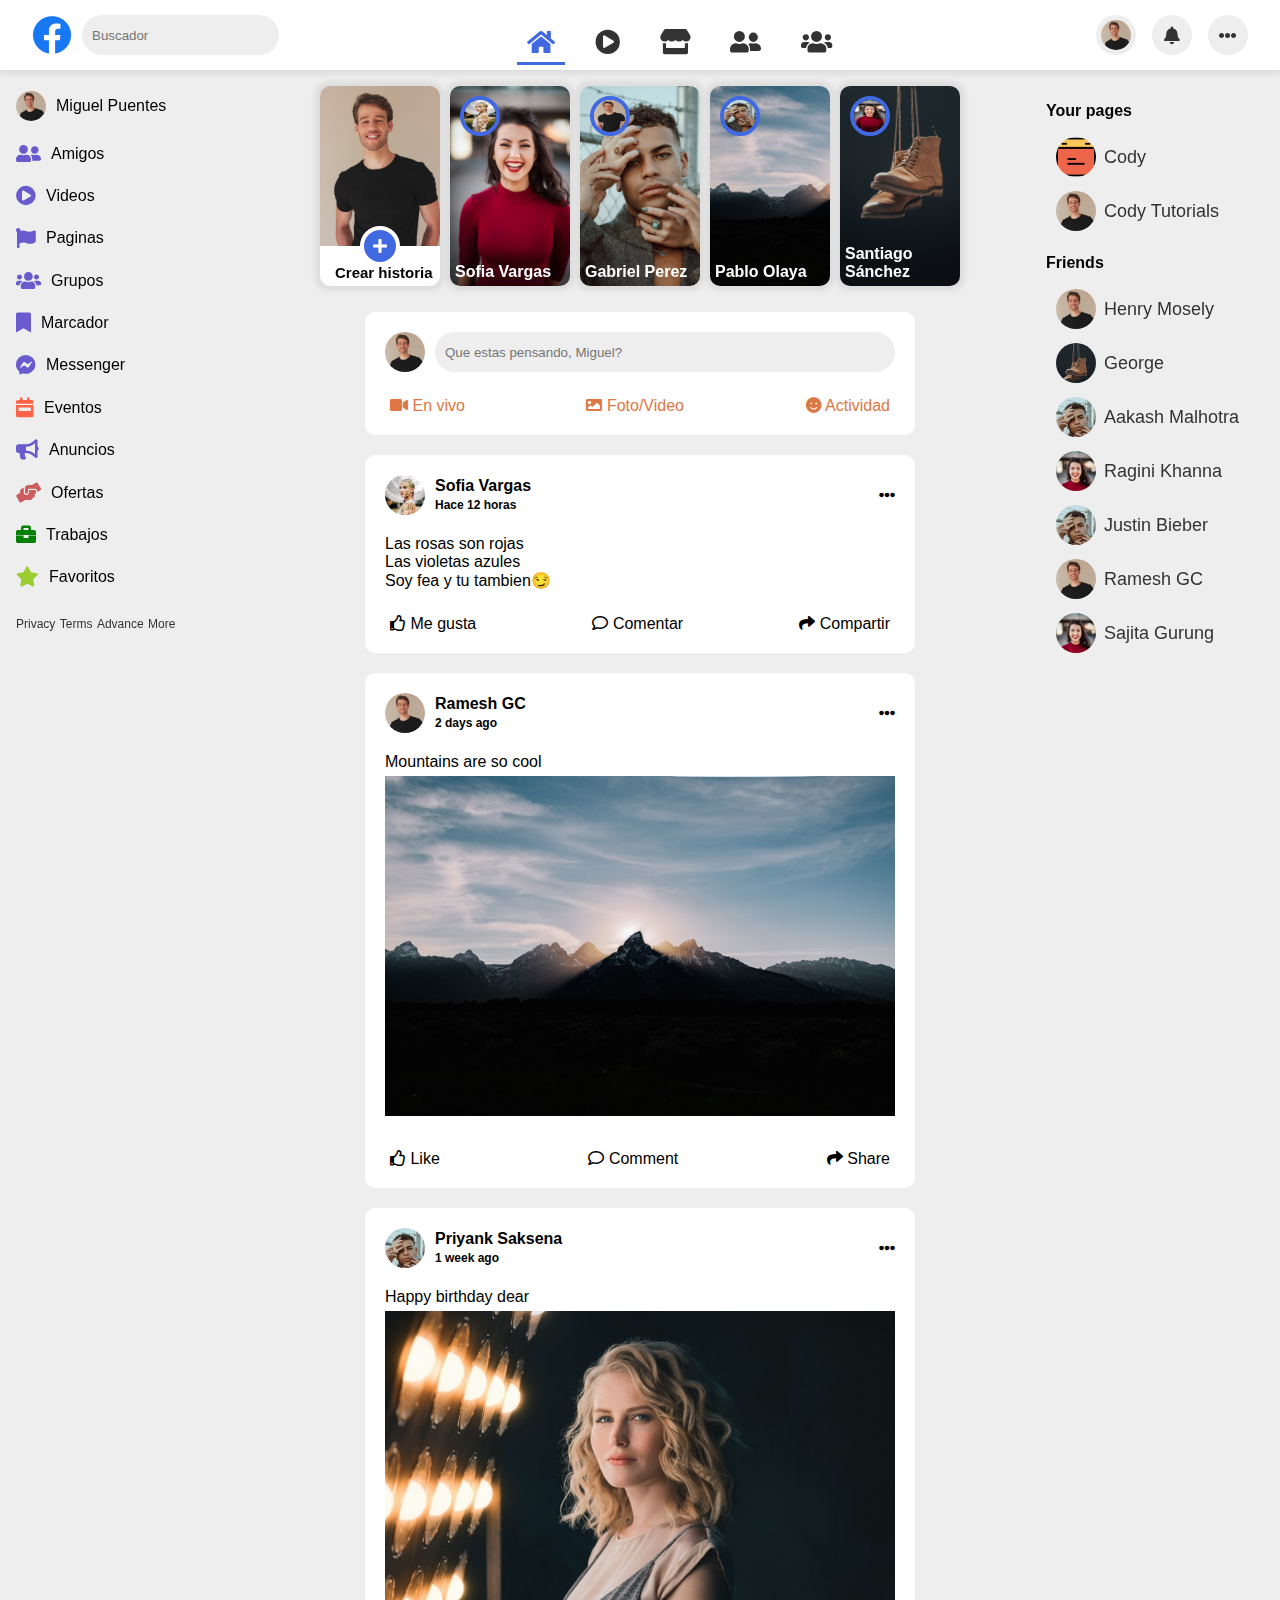
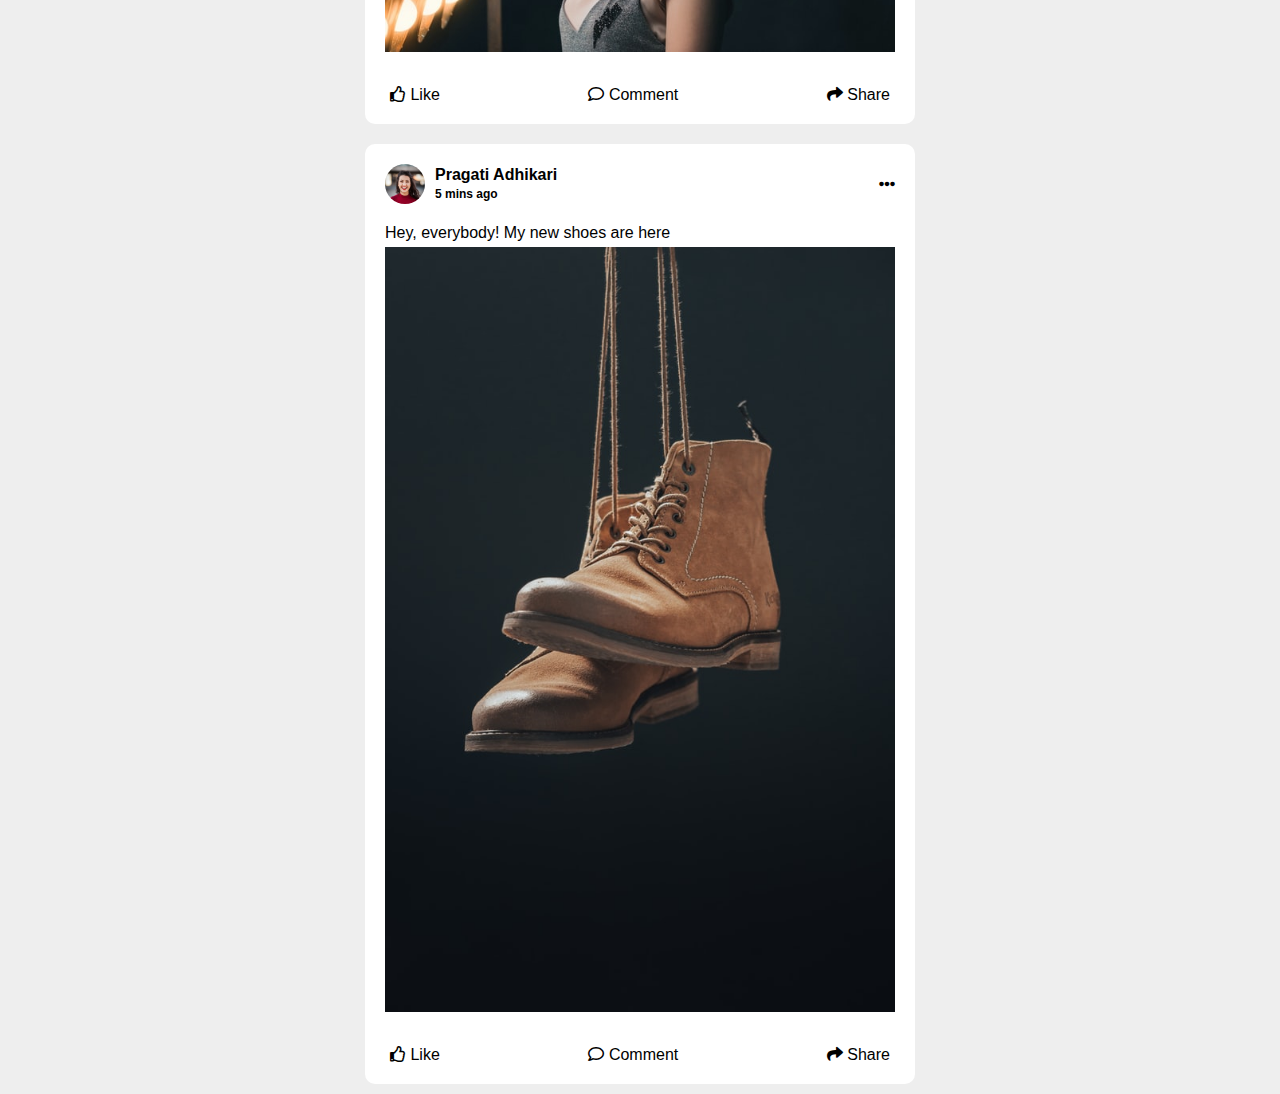
==== index.html @ 5ee20a71 "Store" ====
<!DOCTYPE html>
<html lang="en">

<head>
    <meta charset="UTF-8">
    <meta name="viewport" content="width=device-width, initial-scale=1.0">
    <link rel="shortcut icon" href="./images/logoFace.png" type="image/x-icon">
    <link rel="stylesheet" href="https://cdnjs.cloudflare.com/ajax/libs/font-awesome/5.15.4/css/all.min.css"
        integrity="sha512-1ycn6IcaQQ40/MKBW2W4Rhis/DbILU74C1vSrLJxCq57o941Ym01SwNsOMqvEBFlcgUa6xLiPY/NS5R+E6ztJQ=="
        crossorigin="anonymous" referrerpolicy="no-referrer" />
    <link rel="stylesheet" href="index.css">
    <title>Facebook</title>
</head>

<body>
    <nav>
        <div class="nav-left">
            <img src="./images/logoFace.png" alt="Logo">
            <input type="text" placeholder="Buscador">
        </div>

        <div class="nav-middle">
            <a href="#" class="active">
                <i class="fa fa-home"></i>
            </a>

            <a href="./videos.html">
                <i class="fa fa-play-circle"></i>
            </a>

            <a href="./store.html">
                <i class="fa fa-store"></i>
            </a>

            <a href="./amigos.html">
                <i class="fa fa-user-friends"></i>
            </a>

            <a href="./grupos.html">
                <i class="fa fa-users"></i>
            </a>
        </div>

        <div class="nav-right">
            <a href="./perfil.html">
            <span class="profile"></span>
        </a>

            <a href="#">
                <i class="fa fa-bell"></i>
            </a>

            <a href="#">
                <i class="fas fa-ellipsis-h"></i>
            </a>
        </div>
    </nav>


    <div class="container">
        <div class="left-panel">
            <ul>
                <li>
                    <span class="profile"></span>
                    <p>Miguel Puentes</p>
                </li>
                <li>
                    <i class="fa fa-user-friends"></i>
                    <p>Amigos</p>
                </li>
                <li>
                    <i class="fa fa-play-circle"></i>
                    <p>Videos</p>
                </li>
                <li>
                    <i class="fa fa-flag"></i>
                    <p>Paginas</p>
                </li>
                <li>
                    <i class="fa fa-users"></i>
                    <p>Grupos</p>
                </li>
                <li>
                    <i class="fa fa-bookmark"></i>
                    <p>Marcador</p>
                </li>
                <li>
                    <i class="fab fa-facebook-messenger"></i>
                    <p>Messenger</p>
                </li>
                <li>
                    <i class="fas fa-calendar-week"></i>
                    <p>Eventos</p>
                </li>
                <li>
                    <i class="fa fa-bullhorn"></i>
                    <p>Anuncios</p>
                </li>
                <li>
                    <i class="fas fa-hands-helping"></i>
                    <p>Ofertas</p>
                </li>
                <li>
                    <i class="fas fa-briefcase"></i>
                    <p>Trabajos</p>
                </li>
                <li>
                    <i class="fa fa-star"></i>
                    <p>Favoritos</p>
                </li>
            </ul>

            <div class="footer-links">
                <a href="#">Privacy</a>
                <a href="#">Terms</a>
                <a href="#">Advance</a>
                <a href="#">More</a>
            </div>
        </div>


        <div class="middle-panel">

            <div class="story-section">

                <div class="story create">
                    <div class="dp-image">
                        <img src="./images/dp.jpg" alt="Profile pic">
                    </div>
                    <span class="dp-container">
                        <i class="fa fa-plus"></i>
                    </span>
                    <span class="name">Crear historia</span>
                </div>


                <div class="story">
                    <img src="./images/model.jpg" alt="Anuska's story">
                    <div class="dp-container">
                        <img src="./images/girl.jpg" alt="">
                    </div>
                    <p class="name">Sofia Vargas</p>
                </div>

                <div class="story">
                    <img src="./images/boy.jpg" alt="Story image">
                    <span class="dp-container">
                        <img src="./images/dp.jpg" alt="Profile pic">
                    </span>
                    <span class="name">Gabriel Perez</span>
                </div>

                <div class="story">
                    <img src="./images/mountains.jpg" alt="Story image">
                    <span class="dp-container">
                        <img src="./images/boy.jpg" alt="Profile pic">
                    </span>
                    <span class="name">Pablo Olaya</span>
                </div>

                <div class="story">
                    <img src="./images/shoes.jpg" alt="Story image">
                    <span class="dp-container">
                        <img src="./images/model.jpg" alt="Profile pic">
                    </span>
                    <span class="name">Santiago Sánchez</span>
                </div>
            </div>

            <div class="post create">
                <div class="post-top">
                    <div class="dp">
                        <img src="./images/dp.jpg" alt="">
                    </div>
                    <input type="text" placeholder="Que estas pensando, Miguel?" />
                </div>
                
                <div class="post-bottom">
                    <div class="action">
                        <i class="fa fa-video"></i>
                        <span>En vivo</span>
                    </div>
                    <div class="action">
                        <i class="fa fa-image"></i>
                        <span>Foto/Video</span>
                    </div>
                    <div class="action">
                        <i class="fa fa-smile"></i>
                        <span>Actividad</span>
                    </div>
                </div>
            </div>

            <div class="post">
                <div class="post-top">
                    <div class="dp">
                        <img src="./images/girl.jpg" alt="">
                    </div>
                    <div class="post-info">
                        <p class="name">Sofia Vargas</p>
                        <span class="time">Hace 12 horas</span>
                    </div>
                    <i class="fas fa-ellipsis-h"></i>
                </div>

                <div class="post-content">
                    Las rosas son rojas <br>
                    Las violetas azules<br>
                    Soy fea y tu tambien😏
                </div>
                
                <div class="post-bottom">
                    <div class="action">
                        <i class="far fa-thumbs-up"></i>
                        <span>Me gusta</span>
                    </div>
                    <div class="action">
                        <i class="far fa-comment"></i>
                        <span>Comentar</span>
                    </div>
                    <div class="action">
                        <i class="fa fa-share"></i>
                        <span>Compartir</span>
                    </div>
                </div>
            </div>

            <div class="post">
                <div class="post-top">
                    <div class="dp">
                        <img src="./images/dp.jpg" alt="">
                    </div>
                    <div class="post-info">
                        <p class="name">Ramesh GC</p>
                        <span class="time">2 days ago</span>
                    </div>
                    <i class="fas fa-ellipsis-h"></i>
                </div>

                <div class="post-content">
                    Mountains are so cool
                    <img src="images/mountains.jpg" />
                </div>
                
                <div class="post-bottom">
                    <div class="action">
                        <i class="far fa-thumbs-up"></i>
                        <span>Like</span>
                    </div>
                    <div class="action">
                        <i class="far fa-comment"></i>
                        <span>Comment</span>
                    </div>
                    <div class="action">
                        <i class="fa fa-share"></i>
                        <span>Share</span>
                    </div>
                </div>
            </div>

            <div class="post">
                <div class="post-top">
                    <div class="dp">
                        <img src="./images/boy.jpg" alt="">
                    </div>
                    <div class="post-info">
                        <p class="name">Priyank Saksena</p>
                        <span class="time">1 week ago</span>
                    </div>
                    <i class="fas fa-ellipsis-h"></i>
                </div>
                <div class="post-content">
                    Happy birthday dear
                    <img src="./images/girl_with_light.jpg" alt="Mountains">
                </div>
                <div class="post-bottom">
                    <div class="action">
                        <i class="far fa-thumbs-up"></i>
                        <span>Like</span>
                    </div>
                    <div class="action">
                        <i class="far fa-comment"></i>
                        <span>Comment</span>
                    </div>
                    <div class="action">
                        <i class="fa fa-share"></i>
                        <span>Share</span>
                    </div>
                </div>
            </div>

            <div class="post">
                <div class="post-top">
                    <div class="dp">
                        <img src="./images/model.jpg" alt="">
                    </div>
                    <div class="post-info">
                        <p class="name">Pragati Adhikari</p>
                        <span class="time">5 mins ago</span>
                    </div>
                    <i class="fas fa-ellipsis-h"></i>
                </div>
                <div class="post-content">
                    Hey, everybody! My new shoes are here
                    <img src="./images/shoes.jpg" alt="Shoes">
                </div>
                <div class="post-bottom">
                    <div class="action">
                        <i class="far fa-thumbs-up"></i>
                        <span>Like</span>
                    </div>
                    <div class="action">
                        <i class="far fa-comment"></i>
                        <span>Comment</span>
                    </div>
                    <div class="action">
                        <i class="fa fa-share"></i>
                        <span>Share</span>
                    </div>
                </div>
            </div>
            
        </div>
        <div class="right-panel">
            <div class="pages-section">
                <h4>Your pages</h4>
                <a class='page' href="#">
                    <div class="dp">
                        <img src="./images/logo.png" alt="">
                    </div>
                    <p class="name">Cody</p>
                </a>

                <a class='page' href="#">
                    <div class="dp">
                        <img src="./images/dp.jpg" alt="">
                    </div>
                    <p class="name">Cody Tutorials</p>
                </a>
            </div>

            <div class="friends-section">
                <h4>Friends</h4>
                <a class='friend' href="#">
                    <div class="dp">
                        <img src="./images/dp.jpg" alt="">
                    </div>
                    <p class="name">Henry Mosely</p>
                </a>

                <a class='friend' href="#">
                    <div class="dp">
                        <img src="./images/shoes.jpg" alt="">
                    </div>
                    <p class="name">George</p>
                </a>

                <a class="friend" href="#">
                    <div class="dp">
                        <img src="./images/boy.jpg" alt="">
                    </div>
                    <p class="name">Aakash Malhotra</p>
                </a>

                <a class="friend" href="#">
                    <div class="dp">
                        <img src="./images/model.jpg" alt="">
                    </div>
                    <p class="name">Ragini Khanna</p>
                </a>

                <a class="friend" href="#">
                    <div class="dp">
                        <img src="./images/boy.jpg" alt="">
                    </div>
                    <p class="name">Justin Bieber</p>
                </a>

                <a class="friend" href="#">
                    <div class="dp">
                        <img src="./images/dp.jpg" alt="">
                    </div>
                    <p class="name">Ramesh GC</p>
                </a>

                <a class="friend" href="#">
                    <div class="dp">
                        <img src="./images/model.jpg" alt="">
                    </div>
                    <p class="name">Sajita Gurung</p>
                </a>
                
            </div>
        </div>
    </div>
</body>

</html>
---- index.css ----
*{
    margin:0;
    padding:0;
    box-sizing: border-box;
    font-family: sans-serif;
}

nav{
    height:70px;
    width:100%;
    padding: 0 2rem;
    display:flex;
    justify-content: space-between;
    background-color: #fff;
    position:sticky;
    top:0;
    z-index:99;
    box-shadow: 0 4px 6px rgb(219, 219, 219);
}

nav .nav-left, nav .nav-right{
    display:flex;
    align-items: center;
}

nav .nav-left > img{
    width:40px;
}

nav .nav-left > input{
    height:40px;
    padding:5px 10px;
    border:none;
    border-radius: 25px;
    outline:none;
    background-color: #eee;
    margin-left: 10px;
}

nav .nav-middle{
    display:flex;
    align-items:flex-end;
    padding-bottom: 5px;
}

nav .nav-middle a{
    text-decoration: none;
    color:#333;
    padding:10px;
    margin:0px 10px;
}

nav .nav-middle a.active{
    color:royalblue;
    position:relative;
}

nav .nav-middle a.active::after{
    content:'';
    width:100%;
    height:3px;
    position:absolute;
    bottom:0;
    left:0;
    background:royalblue;
}

nav .nav-middle a > i{
    font-size: 25px;
}

nav .nav-right .profile, .container .left-panel .profile{
    background: url('./images/dp.jpg');
    height:30px;
    width:30px;
    background-size: cover;
    border-radius: 50%;
    cursor: pointer;
}

nav .nav-right a{
    text-decoration: none;
    color:#333;
    height:40px;
    width:40px;
    border-radius: 50%;
    background:#eee;
    display:grid;
    place-items: center;
    margin-left:1rem;
}

nav .nav-right a > i{
    font-size:18px;
}


.container{
    background:#eee;
    display:flex;
}

.container .left-panel, .container .right-panel{
    position: sticky;
    top:70px;
    width:250px;
    height:calc(100vh - 70px);
}

.container .left-panel ul{
    padding:10px 0px;
}

.container .left-panel ul li{
    list-style: none;
    display: flex;
    padding:.7rem 1rem;
    align-items: center;
    transition: .3s;
    border-radius: 5px;
    cursor: pointer;
}

.container .left-panel ul li:hover{
    background:#ddd;
}

.container .left-panel ul li > p{
    margin-left: 10px;
}

.container .left-panel ul li > i{
    font-size:20px;
    color:slateblue;
}

.container .left-panel ul li > i.fa-calendar-week{
    color:tomato;
}

.container .left-panel ul li i.fa-briefcase{
    color:green;
}

.container .left-panel ul li i.fa-star{
    color:yellowgreen;
}

.container .left-panel ul li i.fa-hands-helping{
    color:indianred;
}

.container .left-panel .footer-links{
    padding:5px 1rem;
}

.container .left-panel .footer-links a{
    text-decoration: none;
    color:#333;
    font-size:12px;
}

.middle-panel{
    flex:1;
    display:flex;
    flex-direction: column;
    align-items:center;
}

.middle-panel .story-section{
    display:flex;
    padding:1rem;
}

.middle-panel .story-section .story{
    width:120px;
    height:200px;
    border-radius: 10px;
    position: relative;
    overflow:hidden;
    cursor: pointer;
    margin:0px 5px;
    box-shadow: 0 0 5px 5px #ddd;
    background:#fff;
}

.middle-panel .story-section .story > img{
    height:100%;
    transition:.3s ease-in;
}

.middle-panel .story-section .story:hover > img{
    transform:scale(1.05);
}

.middle-panel .story-section .story .dp-container{
    width:40px;
    height:40px;
    border-radius: 50%;
    overflow:hidden;
    position:absolute;
    top:10px;
    left:10px;
    border:royalblue 4px solid; 
}

.middle-panel .story-section .story .dp-container > img{
    width:100%;
    height:100%;
}

.middle-panel .story-section .story .name{
    position:absolute;
    bottom:0px;
    left:0px;
    padding:5px;
    color:#fff;
    font-weight:bold;
}

.middle-panel .story-section .story.create .dp-image{
    height:80%;
    overflow:hidden;
}

.middle-panel .story-section .story.create .dp-image img{
    width:100%;
}

.middle-panel .story-section .story.create .dp-container{
    top:70%;
    left:50%;
    transform: translateX(-50%);
    display:grid;
    place-items: center;
    background:royalblue;
    border:4px solid #fff;
}

.middle-panel .story-section .story.create .dp-container i{
    color: #fff;
}

.middle-panel .story-section .story.create .name{
    color: #000;
    font-size:15px;
    left:10px;
}

.post{
    width:550px;
    background:#fff;
    border-radius:10px;
    padding:10px;
    margin:10px;
}

.post .post-top{
    display:flex;
    align-items: center;
    padding:10px;
}

.post .post-top .dp{
    width:40px;
    height:40px;
    border-radius: 50%;
    overflow:hidden;
}

.post .post-top .dp > img{
    width:100%;
    cursor:pointer;
}

.post .post-top .post-info{
    margin-left:10px;    
    font-weight: bold;
}

.post .post-top .post-info .name{
    cursor:pointer;
    font-size:16px;
}

.post .post-top .post-info .time{
    font-size:12px;
    cursor:pointer;
}

.post .post-top i{
    margin-left:auto;
    cursor: pointer;
}

.post .post-top > input{
    height:40px;
    padding:5px 10px;
    border-radius:25px;
    outline:none;
    border:none;
    flex:1;
    background:#eee;
    margin-left:10px;
}

.post .post-content{
    font-size:16px;
    font-weight:normal;
    padding:10px;
}

.post .post-content > img{
    width:100%;
    margin:5px 0px;
}

.post .post-bottom{
    box-shadow: 1px solid #ddd;
    display:flex;
    justify-content: space-between;
    padding:5px 5px 0px 5px;
}

.post .post-bottom .action{
    padding:10px;
    border-radius:10px;
    transition: .3s ease-in;
    cursor: pointer;
}

.post .post-bottom .action:hover{
    background:#eee;
}

.post.create .post-bottom > .action{
    color:#d74;
}

.container .right-panel{
    padding:1rem;
}

.right-panel .pages-section,
.right-panel .friends-section{
    margin:1rem 0px;
}

.right-panel .pages-section h4,
.right-panel .friends-section h4{
    margin-bottom:10px;
}

.right-panel .pages-section .page,
.right-panel .friends-section .friend{
    display: flex;
    align-items:center;
    text-decoration: none;
    transition: .3s ease-in-out;
    border-radius: 5px;
    padding:7px 10px;
    color:#333;
}

.right-panel .pages-section .page:hover,
.right-panel .friends-section .friend:hover{
    background:#ddd;
}

.right-panel .pages-section .page > .dp,
.right-panel .friends-section .friend > .dp{
    height:40px;
    width:40px;
    border-radius: 50%;
    overflow:hidden;
    cursor: pointer;
}

.right-panel .pages-section .page > .dp > img, 
.right-panel .friends-section .friend > .dp > img{
    width:100%;
}

.right-panel .pages-section .name, .right-panel .friends-section .name{
    font-size:18px;
    cursor:pointer;
    margin-left:8px;
}
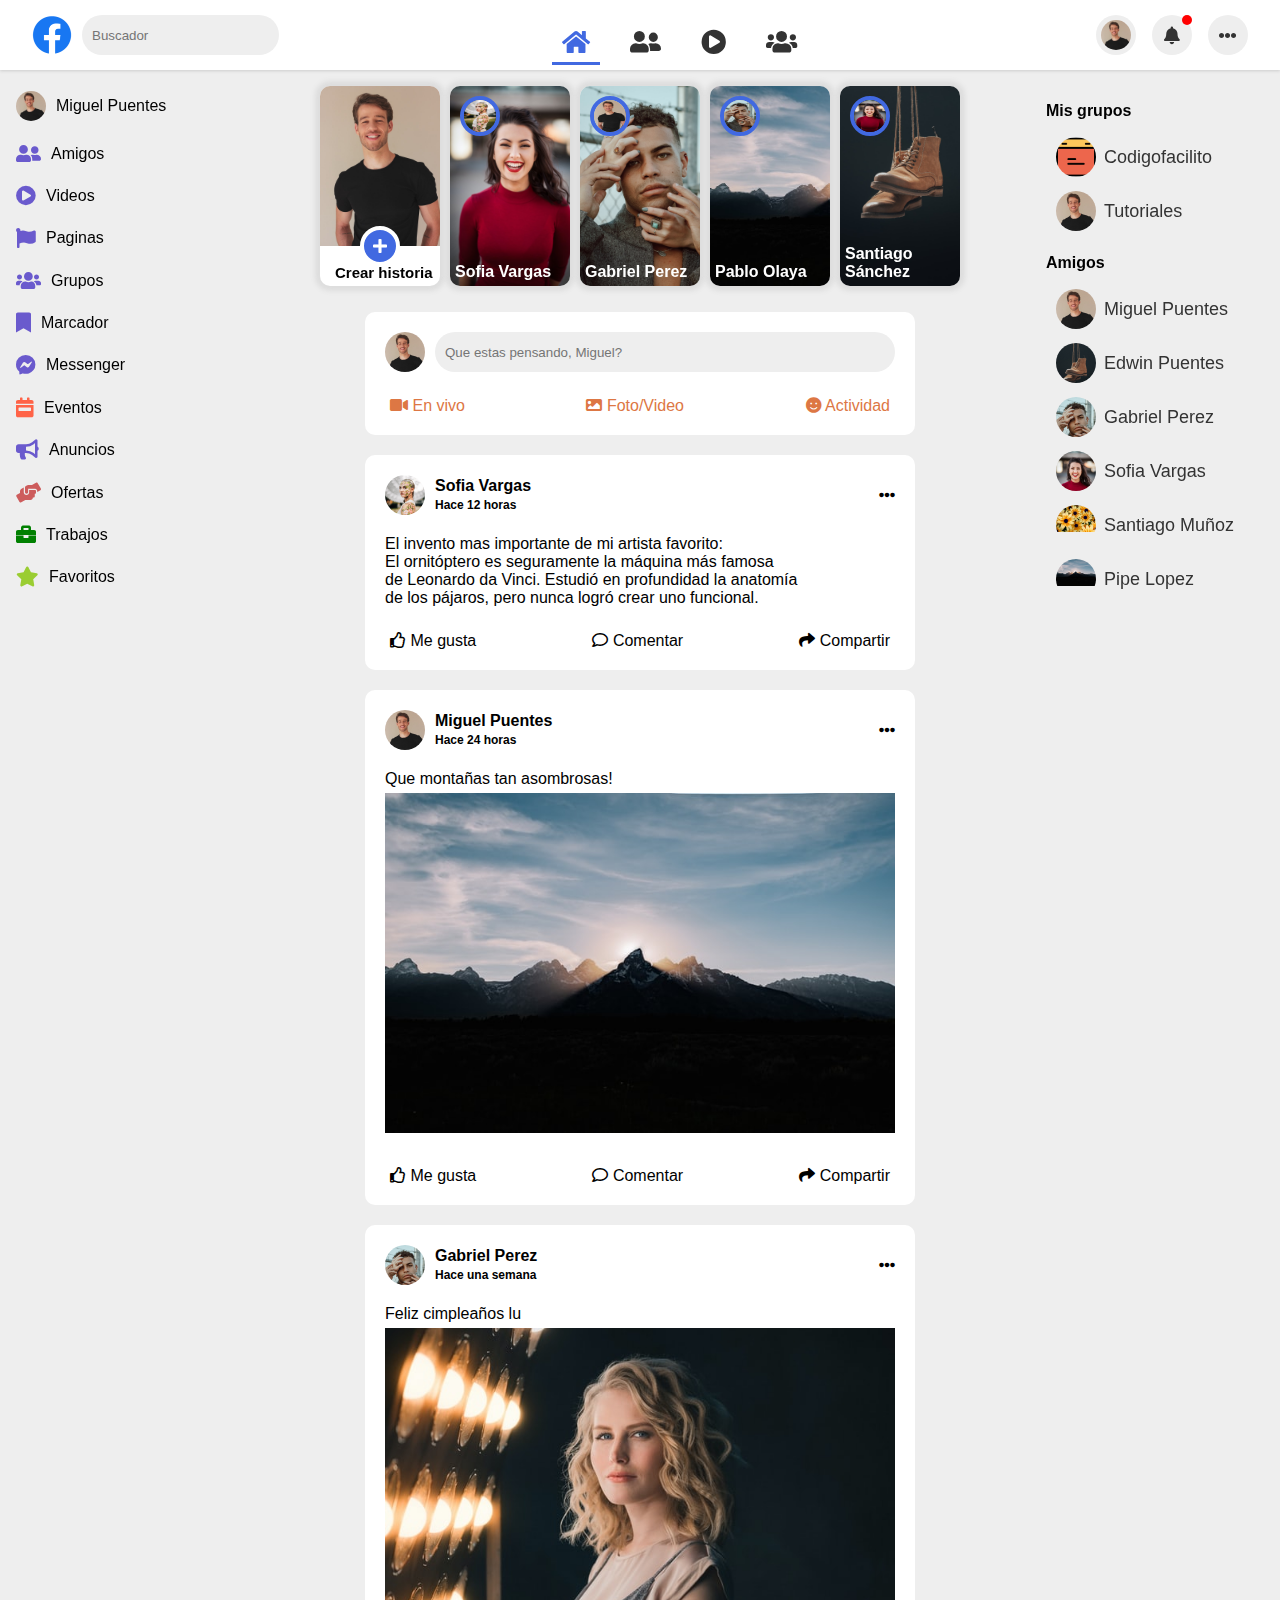
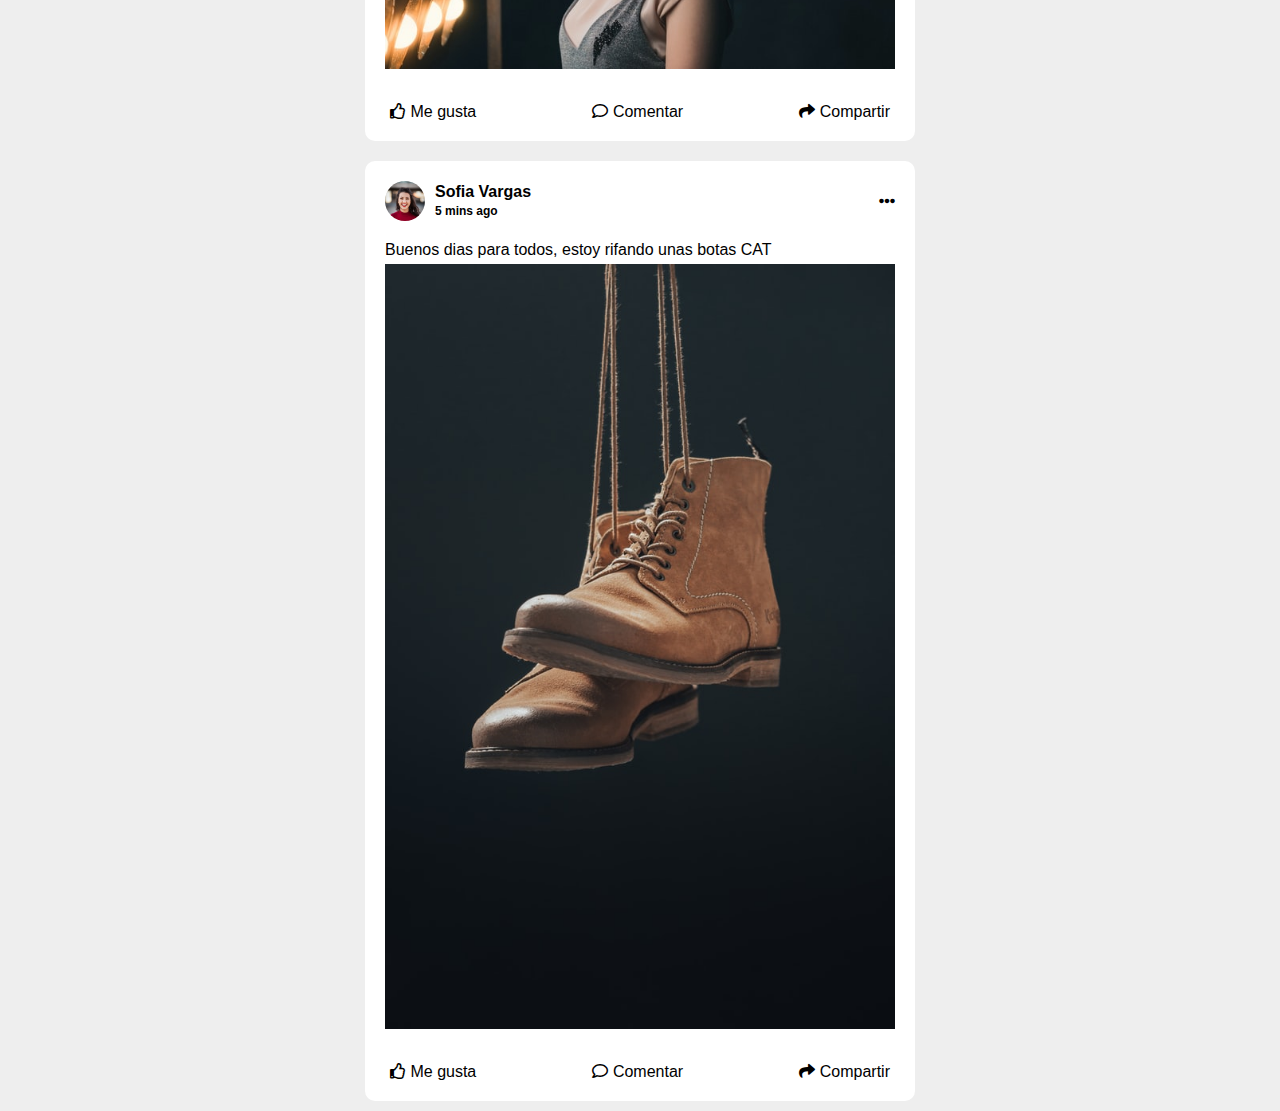
==== commit d3bb0848: "todo" ====
--- a/index.html
+++ b/index.html
@@ -3,12 +3,14 @@
 
 <head>
     <meta charset="UTF-8">
+    <meta http-equiv="X-UA-Compatible" content="IE=edge">
     <meta name="viewport" content="width=device-width, initial-scale=1.0">
     <link rel="shortcut icon" href="./images/logoFace.png" type="image/x-icon">
     <link rel="stylesheet" href="https://cdnjs.cloudflare.com/ajax/libs/font-awesome/5.15.4/css/all.min.css"
         integrity="sha512-1ycn6IcaQQ40/MKBW2W4Rhis/DbILU74C1vSrLJxCq57o941Ym01SwNsOMqvEBFlcgUa6xLiPY/NS5R+E6ztJQ=="
         crossorigin="anonymous" referrerpolicy="no-referrer" />
     <link rel="stylesheet" href="index.css">
+    <script src="index.js"></script>
     <title>Facebook</title>
 </head>
 
@@ -24,35 +26,213 @@
                 <i class="fa fa-home"></i>
             </a>
 
-            <a href="./videos.html">
+            <a href="amigos.html">
+                <i class="fa fa-user-friends"></i>
+            </a>
+
+            <a href="videos.html">
                 <i class="fa fa-play-circle"></i>
             </a>
 
-            <a href="./store.html">
-                <i class="fa fa-store"></i>
-            </a>
-
-            <a href="./amigos.html">
-                <i class="fa fa-user-friends"></i>
-            </a>
-
-            <a href="./grupos.html">
+            <a href="grupos.html">
                 <i class="fa fa-users"></i>
             </a>
         </div>
 
         <div class="nav-right">
-            <a href="./perfil.html">
+            <a href="perfil.html">
             <span class="profile"></span>
         </a>
-
-            <a href="#">
-                <i class="fa fa-bell"></i>
+        <div class="notification">
+            <a href="#" id="notification-icon" onclick="toggleNotifications()">
+                <i class="fas fa-bell">
+                    <span class="notification-dot"></span>
+                </i>
             </a>
 
-            <a href="#">
+            <div class="notification-menu" id="notification-menu">
+                <h2>Notificaciones</h2>
+                <span class="trespnts">...</span>
+                <div class="notification-buttons">
+                    <button class="btn"><b>Todas</b></button>
+                    <button class="btn"><b>No leídas</b></button>
+                </div><br>
+                <h3>Anteriores</h3>
+                <span class="vertodo">Ver todo</span>
+                <ul>
+                    <!-- Aquí puedes agregar tus notificaciones -->
+                    <li><div class="notification">
+                        <img src="./images/perfil6.jpeg" alt="Notificación 1">
+                        <p><b>Santiago</b> agregó una publicación.</p>
+                    </div></li>
+                    <li><div class="notification">
+                        <img src="./images/perfil4.jpg" alt="Notificación 2">
+                        <p><b>Andrea Rivas</b> comentó en tu publicación.</p>
+                    </div></li>
+                    <li><div class="notification">
+                        <img src="./images/perfil5.png" alt="Notificación 3">
+                        <p><b>Pablo Escobar</b> te mencionó en una publicación.</p>
+                    </div></li>
+                    <li><div class="notification">
+                        <img src="./images/perfil9.jpg" alt="Notificación 4">
+                        <p><b>Mariana Cavas</b> reaccionó a tu comentario.</p>
+                    </div></li>
+                    <li><div class="notification">
+                        <img src="./images/perfil10.jpg" alt="Notificación 5">
+                        <p><b>Maria Paz</b> publicó un video nuevo.</p>
+                    </div></li>
+                    <li><div class="notification">
+                        <img src="./images/perfil11.jpg" alt="Notificación 6">
+                        <p><b>Juanita Vivas</b> compartió la publicación de <b>Cartagena</b>.</p>
+                    </div></li>
+                </ul>
+            </div>
+        </div>
+            
+
+            <a href="#" id="ellipsis-icon" onclick="toggleDropdown()">
                 <i class="fas fa-ellipsis-h"></i>
             </a>
+            <div class="dropdown-menu" id="dropdown-menu">
+                <h2>Menú</h2>
+                <div class="dropdown-columns-container">
+                    <div class="dropdown-column column1">
+                        <ul>
+                            <li> 
+                            <div class="buscadorMenu">
+                                <input class="input-with-icon" type="text" placeholder="Busca en el munú"><br><br>
+                                <h4>Social</h4>
+                                <div class="custom-content">
+                                    <img src="./images/eventos.png" alt="Tu imagen" >
+                                    <div class="text-content">
+                                    <h5>Eventos</h5>
+                                    <p>Organiza o busca eventos y otras cosas para<br>
+                                       hacer online y cerca de ti.
+                                    </p>
+                                    </div>
+                                </div>
+
+                                <div class="custom-content">
+                                    <img src="./images/amigos.png" alt="Tu imagen" >
+                                    <div class="text-content">
+                                    <h5>Amigos</h5>
+                                    <p>Busca amigos o personas que quizá conozcas.</p>
+                                
+                                    </div>
+                                </div>
+
+                                <div class="custom-content">
+                                    <img src="./images/grupos.png" alt="Tu imagen" >
+                                    <div class="text-content">
+                                    <h5>Grupos</h5>
+                                    <p>Conectate con personas que compartan tus<br>
+                                       mismos intereses
+                                    </p>
+                                    </div>
+                                </div>
+
+                                <div class="custom-content">
+                                    <img src="./images/noticias.png" alt="Tu imagen" >
+                                    <div class="text-content">
+                                    <h5>Noticias</h5>
+                                    <p>Mira las publicaciones de personas y<br>
+                                       páginas que sigues.
+                                    </p>
+                                    </div>
+                                </div>
+
+                                <div class="custom-content">
+                                    <img src="./images/feeds.png" alt="Tu imagen" >
+                                    <div class="text-content">
+                                    <h5>Feeds</h5>
+                                    <p>Mira las publicaciones más recientes de tus<br>
+                                       amigos, grupos, páginas y mucho más.
+                                    </p>
+                                    </div>
+                                </div>
+                            </div>
+                            </li>
+                        </ul>
+                    </div>
+            
+                    <div class="dropdown-column column2">
+                        <ul>
+                            <li> 
+                            <div class="buscadorMenu">
+                                
+                                <h3>Crear</h3>
+                                <div class="custom-content1">
+                                    <img src="./images/publicacion.png" alt="Tu imagen" >
+                                    <div class="text-content">
+                                    <h5>Publicación</h5>
+                                    </div>
+                                </div>
+
+                                <div class="custom-content1">
+                                    <img src="./images/historia.png" alt="Tu imagen" >
+                                    <div class="text-content">
+                                    <h5>Historia</h5>
+                                
+                                    </div>
+                                </div>
+
+                                <div class="custom-content1">
+                                    <img src="./images/reel.png" alt="Tu imagen" >
+                                    <div class="text-content">
+                                    <h5>Reel</h5>
+                                
+                                    </div>
+                                </div>
+
+                                <div class="custom-content1">
+                                    <img src="./images/aconte.png" alt="Tu imagen" >
+                                    <div class="text-content">
+                                    <h5>Acontecimiento<br>
+                                        importante
+                                    </h5>
+                                    
+                                    </div>
+                                </div>
+
+                                <div class="custom-content1">
+                                    <img src="./images/pagina1.png" alt="Tu imagen" >
+                                    <div class="text-content">
+                                    <h5>Pagina</h5>
+                                    
+                                    </div>
+                                </div>
+
+                                <div class="custom-content1">
+                                    <img src="./images/anuncio.png" alt="Tu imagen" >
+                                    <div class="text-content">
+                                    <h5>Pagina</h5>
+                                    
+                                    </div>
+                                </div>
+
+                                <div class="custom-content1">
+                                    <img src="./images/grupo1.png" alt="Tu imagen" >
+                                    <div class="text-content">
+                                    <h5>Pagina</h5>
+                                    
+                                    </div>
+                                </div>
+
+                                <div class="custom-content1">
+                                    <img src="./images/evento1.png" alt="Tu imagen" >
+                                    <div class="text-content">
+                                    <h5>Pagina</h5>
+                                    
+                                    </div>
+                                </div>
+
+                    
+                            </div>
+                            </li>
+                        </ul>
+                    </div>
+                </div>
+            </div>
         </div>
     </nav>
 
@@ -110,12 +290,7 @@
                 </li>
             </ul>
 
-            <div class="footer-links">
-                <a href="#">Privacy</a>
-                <a href="#">Terms</a>
-                <a href="#">Advance</a>
-                <a href="#">More</a>
-            </div>
+
         </div>
 
 
@@ -204,9 +379,10 @@
                 </div>
 
                 <div class="post-content">
-                    Las rosas son rojas <br>
-                    Las violetas azules<br>
-                    Soy fea y tu tambien😏
+                    El invento mas importante de mi artista favorito:<br>
+                    El ornitóptero es seguramente la máquina más famosa<br>
+                     de Leonardo da Vinci. Estudió en profundidad la anatomía<br> 
+                     de los pájaros, pero nunca logró crear uno funcional.
                 </div>
                 
                 <div class="post-bottom">
@@ -231,29 +407,29 @@
                         <img src="./images/dp.jpg" alt="">
                     </div>
                     <div class="post-info">
-                        <p class="name">Ramesh GC</p>
-                        <span class="time">2 days ago</span>
+                        <p class="name">Miguel Puentes</p>
+                        <span class="time">Hace 24 horas</span>
                     </div>
                     <i class="fas fa-ellipsis-h"></i>
                 </div>
 
                 <div class="post-content">
-                    Mountains are so cool
+                    Que montañas tan asombrosas!
                     <img src="images/mountains.jpg" />
                 </div>
                 
                 <div class="post-bottom">
                     <div class="action">
                         <i class="far fa-thumbs-up"></i>
-                        <span>Like</span>
+                        <span>Me gusta</span>
                     </div>
                     <div class="action">
                         <i class="far fa-comment"></i>
-                        <span>Comment</span>
+                        <span>Comentar</span>
                     </div>
                     <div class="action">
                         <i class="fa fa-share"></i>
-                        <span>Share</span>
+                        <span>Compartir</span>
                     </div>
                 </div>
             </div>
@@ -264,27 +440,27 @@
                         <img src="./images/boy.jpg" alt="">
                     </div>
                     <div class="post-info">
-                        <p class="name">Priyank Saksena</p>
-                        <span class="time">1 week ago</span>
+                        <p class="name">Gabriel Perez</p>
+                        <span class="time">Hace una semana</span>
                     </div>
                     <i class="fas fa-ellipsis-h"></i>
                 </div>
                 <div class="post-content">
-                    Happy birthday dear
+                    Feliz cimpleaños lu
                     <img src="./images/girl_with_light.jpg" alt="Mountains">
                 </div>
                 <div class="post-bottom">
                     <div class="action">
                         <i class="far fa-thumbs-up"></i>
-                        <span>Like</span>
+                        <span>Me gusta </span>
                     </div>
                     <div class="action">
                         <i class="far fa-comment"></i>
-                        <span>Comment</span>
+                        <span>Comentar</span>
                     </div>
                     <div class="action">
                         <i class="fa fa-share"></i>
-                        <span>Share</span>
+                        <span>Compartir</span>
                     </div>
                 </div>
             </div>
@@ -295,27 +471,27 @@
                         <img src="./images/model.jpg" alt="">
                     </div>
                     <div class="post-info">
-                        <p class="name">Pragati Adhikari</p>
+                        <p class="name">Sofia Vargas</p>
                         <span class="time">5 mins ago</span>
                     </div>
                     <i class="fas fa-ellipsis-h"></i>
                 </div>
                 <div class="post-content">
-                    Hey, everybody! My new shoes are here
+                    Buenos dias para todos, estoy rifando unas botas CAT
                     <img src="./images/shoes.jpg" alt="Shoes">
                 </div>
                 <div class="post-bottom">
                     <div class="action">
                         <i class="far fa-thumbs-up"></i>
-                        <span>Like</span>
+                        <span>Me gusta</span>
                     </div>
                     <div class="action">
                         <i class="far fa-comment"></i>
-                        <span>Comment</span>
+                        <span>Comentar</span>
                     </div>
                     <div class="action">
                         <i class="fa fa-share"></i>
-                        <span>Share</span>
+                        <span>Compartir</span>
                     </div>
                 </div>
             </div>
@@ -323,72 +499,67 @@
         </div>
         <div class="right-panel">
             <div class="pages-section">
-                <h4>Your pages</h4>
+                <h4>Mis grupos</h4>
                 <a class='page' href="#">
                     <div class="dp">
                         <img src="./images/logo.png" alt="">
                     </div>
-                    <p class="name">Cody</p>
+                    <p class="name">Codigofacilito</p>
                 </a>
 
                 <a class='page' href="#">
                     <div class="dp">
                         <img src="./images/dp.jpg" alt="">
                     </div>
-                    <p class="name">Cody Tutorials</p>
+                    <p class="name">Tutoriales</p>
                 </a>
             </div>
 
             <div class="friends-section">
-                <h4>Friends</h4>
+                <h4>Amigos</h4>
                 <a class='friend' href="#">
                     <div class="dp">
                         <img src="./images/dp.jpg" alt="">
                     </div>
-                    <p class="name">Henry Mosely</p>
+                    <p class="name">Miguel Puentes</p>
                 </a>
 
                 <a class='friend' href="#">
                     <div class="dp">
                         <img src="./images/shoes.jpg" alt="">
                     </div>
-                    <p class="name">George</p>
+                    <p class="name">Edwin Puentes</p>
                 </a>
 
                 <a class="friend" href="#">
                     <div class="dp">
                         <img src="./images/boy.jpg" alt="">
                     </div>
-                    <p class="name">Aakash Malhotra</p>
+                    <p class="name">Gabriel Perez</p>
                 </a>
 
                 <a class="friend" href="#">
                     <div class="dp">
                         <img src="./images/model.jpg" alt="">
                     </div>
-                    <p class="name">Ragini Khanna</p>
+                    <p class="name">Sofia Vargas</p>
                 </a>
 
                 <a class="friend" href="#">
                     <div class="dp">
-                        <img src="./images/boy.jpg" alt="">
-                    </div>
-                    <p class="name">Justin Bieber</p>
+                        <img src="./images/flowers.jpg" alt="">
+                    </div>
+                    <p class="name">Santiago Muñoz</p>
                 </a>
 
                 <a class="friend" href="#">
                     <div class="dp">
-                        <img src="./images/dp.jpg" alt="">
-                    </div>
-                    <p class="name">Ramesh GC</p>
-                </a>
-
-                <a class="friend" href="#">
-                    <div class="dp">
-                        <img src="./images/model.jpg" alt="">
-                    </div>
-                    <p class="name">Sajita Gurung</p>
-                </a>
+                        <img src="./images/mountains.jpg" alt="">
+                    </div>
+                    <p class="name">Pipe Lopez</p>
+                </a>
+
+    
                 
             </div>
         </div>
--- a/index.css
+++ b/index.css
@@ -12,10 +12,10 @@
     display:flex;
     justify-content: space-between;
     background-color: #fff;
+    box-shadow: 0px 1px 3px #ccc;
     position:sticky;
     top:0;
     z-index:99;
-    box-shadow: 0 4px 6px rgb(219, 219, 219);
 }
 
 nav .nav-left, nav .nav-right{
@@ -94,6 +94,140 @@
     font-size:18px;
 }
 
+/* Agrega estilos para el menú desplegable */
+.dropdown-menu {
+    height: 500px;
+    width: 610px;
+    display: none;
+    position: absolute;
+    top: 100%;
+    right: 10px;
+    background-color: #f0f0f0;
+    box-shadow: 0px 0px 10px rgba(0, 0, 0, 0.2);
+    z-index: 1;
+    border-radius: 10px;
+}
+
+.dropdown-menu h2 {
+    margin-top: 15px; /* Ajusta el margen superior para separar del borde superior */
+    margin-left: 15px; /* Ajusta el margen izquierdo para separar del borde izquierdo */
+}
+
+.dropdown-menu.show-menu {
+    display: block;
+}
+
+.dropdown-menu ul {
+    list-style: none;
+    padding: 0;
+    margin: 0;
+}
+
+.dropdown-menu li {
+    padding: 10px;
+    border-bottom: 1px solid #ccc;
+}
+
+.dropdown-menu li:last-child {
+    border-bottom: none;
+}
+
+.dropdown-menu a {
+    text-decoration: none;
+    color: #333;
+    display: block;
+    transition: background-color 0.3s ease;
+}
+
+.dropdown-menu a:hover {
+    background-color: #f1f1f1;
+}
+
+.dropdown-columns-container {
+    display: flex;
+}
+
+.column1 {
+    height: 420px;
+    width: 350px;
+    border-radius: 10px;
+    background-color: white;
+    margin-bottom: 10px;
+    margin: 10px;
+    
+}
+
+.column2 {
+    height: 420px;
+    width: 210px;
+    border-radius: 10px;
+    background-color: white;
+    margin-bottom: 10px;
+    margin: 10px;
+}
+
+.buscadorMenu > input{
+    height:40px;
+    width: 300px;
+    padding:5px 10px;
+    border:none;
+    border-radius: 25px;
+    outline:none;
+    background-color: #eee;
+    margin-left: 10px;
+}
+
+.input-with-icon {
+    padding-left: 30px; /* Ajusta el espacio a la izquierda para el icono */
+    background-image: url('./images/lupa.png'); /* Ruta de tu icono */
+    background-size: 20px 20px; /* Ajusta el tamaño del icono según tus necesidades */
+    background-repeat: no-repeat;
+    background-position: 5px center; /* Ajusta la posición del icono a tu preferencia */
+}
+
+.input-with-icon::placeholder {
+    text-indent: 25px; /* Ajusta el valor según tu preferencia */
+}
+
+.custom-content {
+    display: flex;
+    align-items: center;
+    margin-top: 10px; /* Ajusta el margen superior entre el h3 y el contenido personalizado */
+}
+
+.custom-content1 {
+    display: flex;
+    align-items: center;
+    margin-top: 10px; 
+}
+
+.custom-content1 img{
+    width: 38px; 
+    height: 38px;
+    }
+
+
+.custom-content img {
+    width: 50px; /* Ajusta el tamaño de la imagen según tus necesidades */
+    height: 50px;
+    margin-right: 5px; /* Ajusta el espacio entre la imagen y el texto */
+}
+
+
+
+.text-content {
+    display: flex;
+    flex-direction: column; /* Alinea los elementos en columna */
+}
+
+.text-content h5 {
+    margin: 0; 
+}
+
+.text-content p {
+    margin-top: 5px;
+    font-size: 12px; 
+}
 
 .container{
     background:#eee;
@@ -385,4 +519,125 @@
     font-size:18px;
     cursor:pointer;
     margin-left:8px;
-}+}
+/*barra de notificaciones*/
+.notification {
+    position: relative;
+    display: flex;
+    align-items: center;
+}
+
+.notification-menu {
+    display: none;
+    position: absolute;
+    top: 100%;
+    right: -60px;
+    width: 300px;
+    background-color: #fff;
+    box-shadow: 0px 0px 10px rgba(0, 0, 0, 0.2);
+    z-index: 1;
+    border-radius: 10px;
+    padding: 20px;
+}
+
+.notification-menu.show-menu {
+    display: block;
+}
+
+.notification-menu ul {
+    list-style: none;
+    padding: 0;
+    margin: 0;
+}
+
+.notification-menu li {
+    padding: 10px;
+}
+
+.notification-menu a {
+    text-decoration: none;
+    color: #333;
+    display: block;
+    transition: background-color 0.3s ease;
+}
+
+.notification-menu a:hover {
+    background-color: #f1f1f1;
+}
+.notification img {
+    width: 40px;
+    height: 40px;
+    border-radius: 50%;
+    margin-right: 10px;
+}
+.notification-dot {
+    position: absolute;
+    top: 0;
+    right: 0;
+    width: 10px;
+    height: 10px;
+    background-color: red;
+    border-radius: 50%;
+}
+
+.notification img {
+    width: 40px;
+    height: 40px;
+    border-radius: 50%;
+    margin-right: 10px;
+}
+
+.notification-menu li:hover {
+    background-color: #f1f1f1;
+    cursor: pointer;
+}
+.notification-menu h2 {
+    margin-bottom: 10px;
+}
+
+
+.notification-menu .notification-header {
+    display: flex;
+    justify-content: space-between;
+    align-items: center;
+    margin-bottom: 10px;
+    position: relative;
+}
+
+.notification-menu .notification-buttons {
+    display: flex;
+}
+
+.notification-menu .notification-buttons button {
+    background-color: #fff; 
+    color: black;
+    border: none;
+    border-radius: 10px;
+    padding: 8px 16px;
+    margin-right: 10px;
+    cursor: pointer;
+    font-size: 15px;
+    transition: background-color 0.3s ease; 
+}
+
+.notification-menu .notification-buttons button:hover {
+    background-color: #f1f1f1; 
+}
+
+.notification-menu .notification-more {
+    cursor: pointer;
+}
+.notification-menu .trespnts {
+    font-size: 20px; 
+    position: absolute;
+    padding: 14px;
+    top: 0;
+    right: 0;
+}
+.notification-menu .vertodo {
+    font-size: 15px;
+    color: blue;
+    position: absolute;
+    top: 112px;
+    right: 11px;
+}
